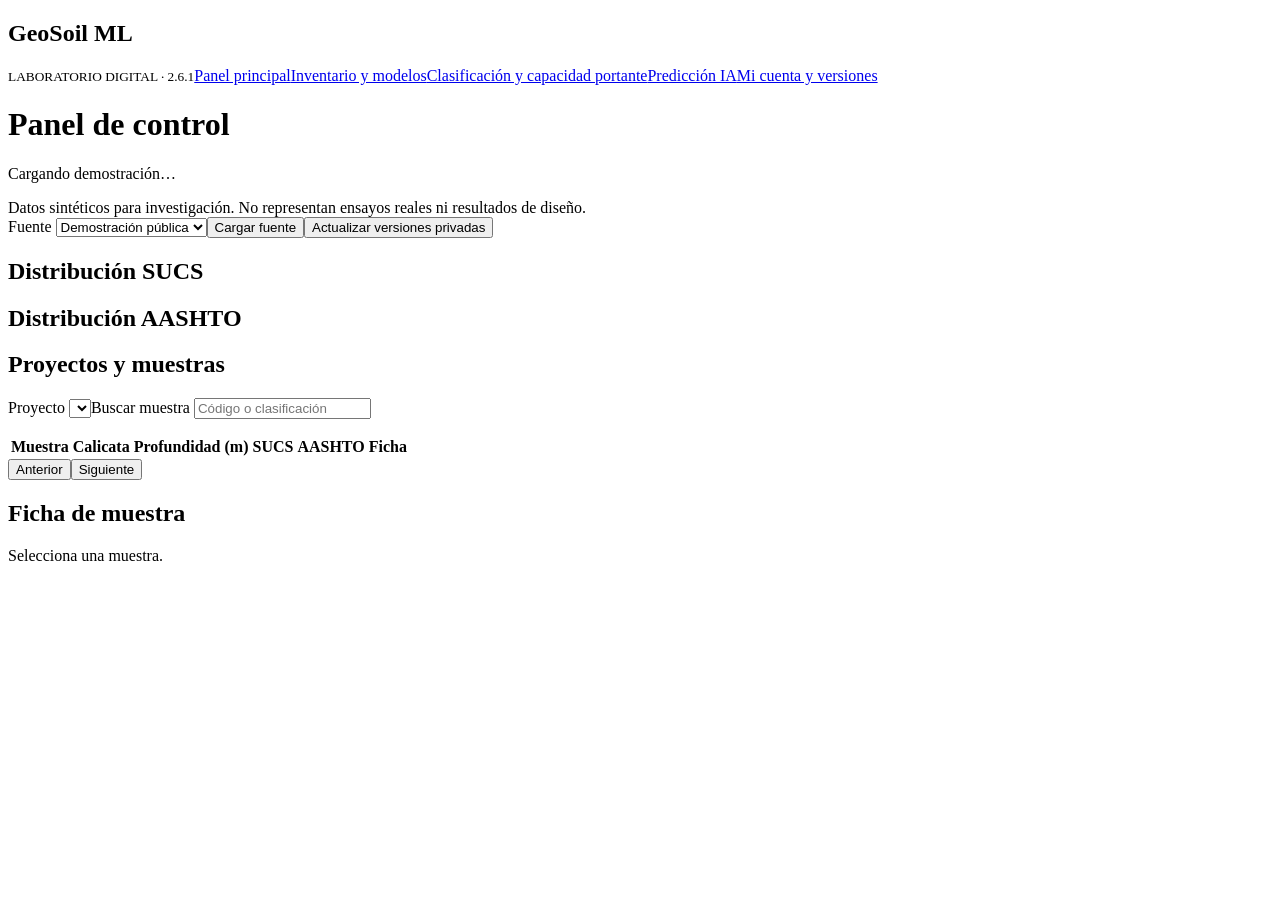
==== dashboard.html @ b7fe0bcc "Dashboard 2.6.1 con inventario y lectura privada" ====
<!doctype html><html lang="es"><meta charset="utf-8"><meta name="viewport" content="width=device-width,initial-scale=1"><title>GeoSoil ML 2.6.1</title><link rel="stylesheet" href="dashboard.css"><body><nav><h2>GeoSoil ML</h2><small>LABORATORIO DIGITAL · 2.6.1</small><a href="dashboard.html" aria-current="page">Panel principal</a><a href="database.html">Inventario y modelos</a><a href="index.html">Clasificación y capacidad portante</a><a href="predict.html">Predicción IA</a><a href="lab.html">Mi cuenta y versiones</a></nav><main><h1>Panel de control</h1><p id="status" role="status">Cargando demostración…</p><aside>Datos sintéticos para investigación. No representan ensayos reales ni resultados de diseño.</aside><section class="toolbar"><label>Fuente <select id="source"><option value="">Demostración pública</option></select></label><button id="load">Cargar fuente</button><button id="refresh">Actualizar versiones privadas</button></section><section id="metrics" class="metrics"></section><section class="charts"><article><h2>Distribución SUCS</h2><div id="sucs"></div></article><article><h2>Distribución AASHTO</h2><div id="aashto"></div></article></section><article><h2>Proyectos y muestras</h2><div class="toolbar"><label>Proyecto <select id="project"></select></label><label>Buscar muestra <input id="search" placeholder="Código o clasificación"></label></div><p id="count"></p><div class="scroll"><table><thead><tr><th>Muestra</th><th>Calicata</th><th>Profundidad (m)</th><th>SUCS</th><th>AASHTO</th><th>Ficha</th></tr></thead><tbody id="rows"></tbody></table></div><div class="toolbar"><button id="prev">Anterior</button><span id="page"></span><button id="next">Siguiente</button></div></article><article><h2>Ficha de muestra</h2><div id="detail">Selecciona una muestra.</div></article></main><script type="module" src="dashboard.mjs"></script></body></html>
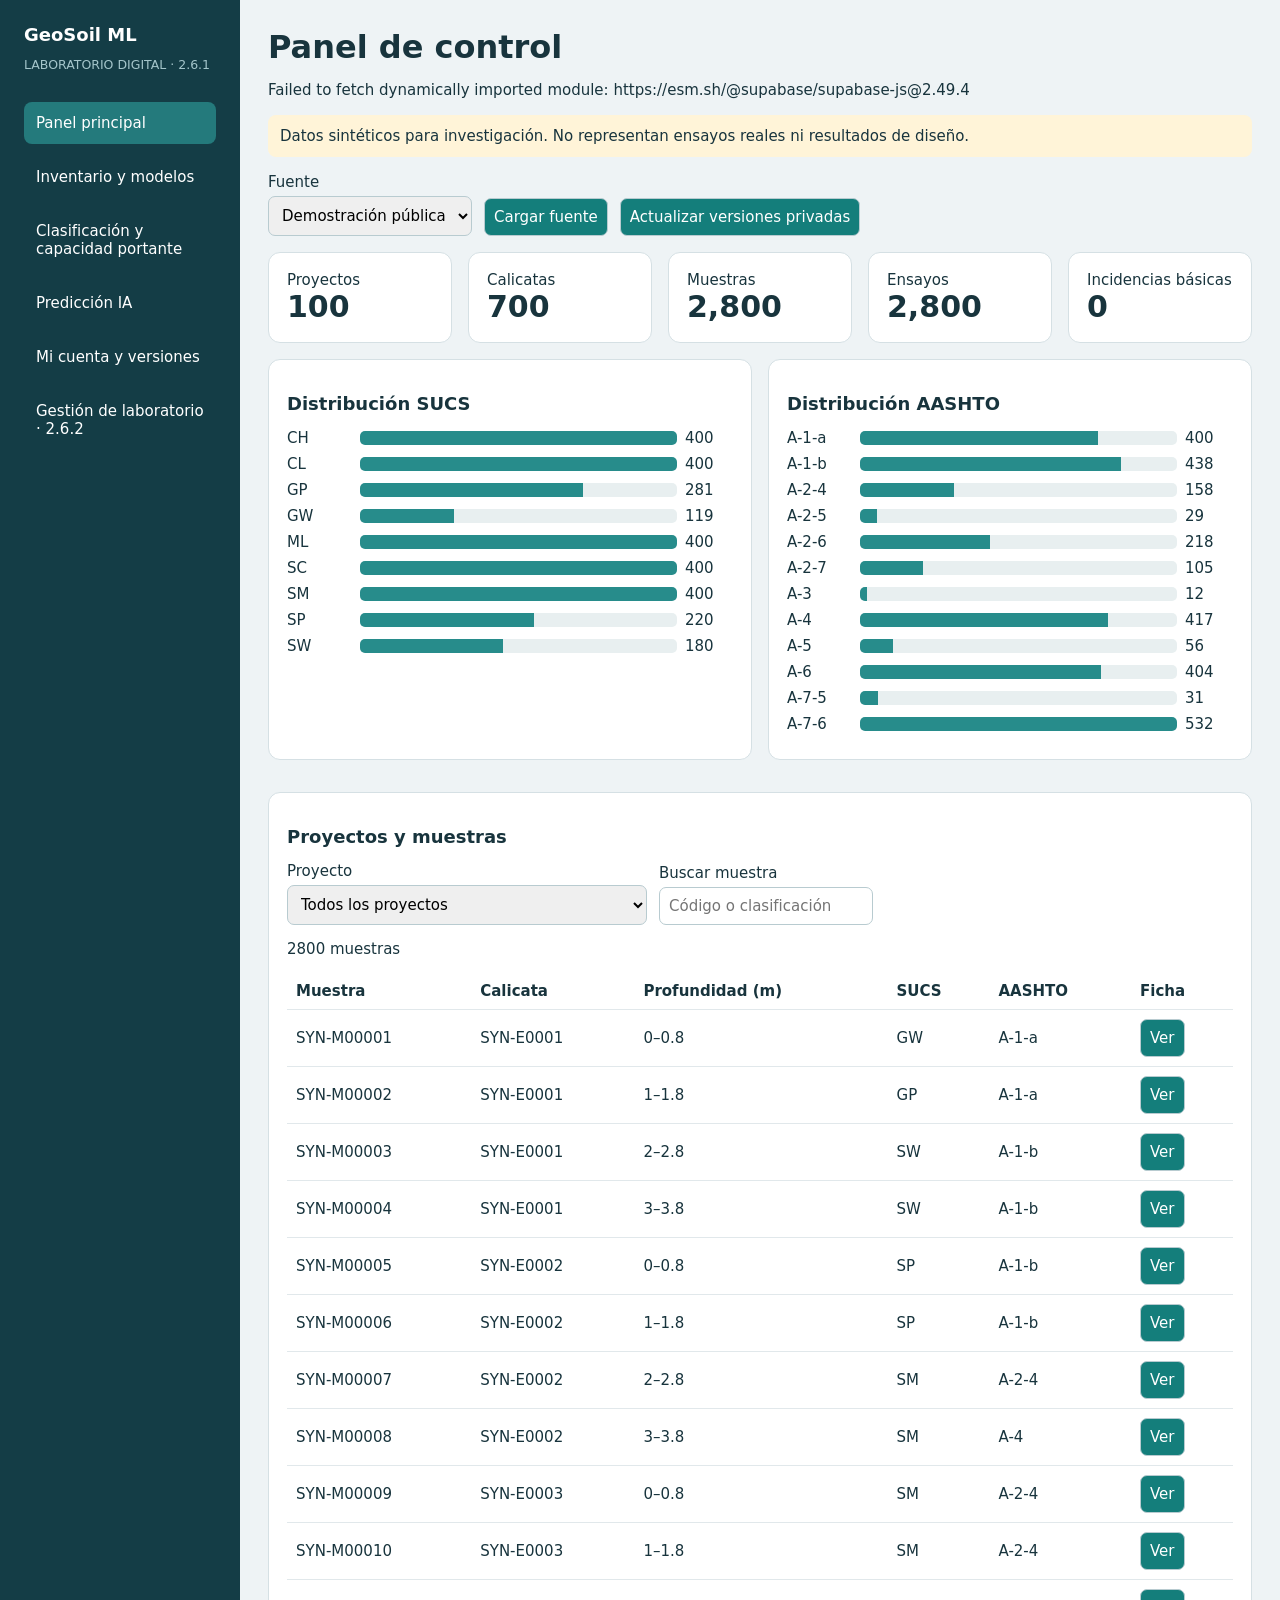
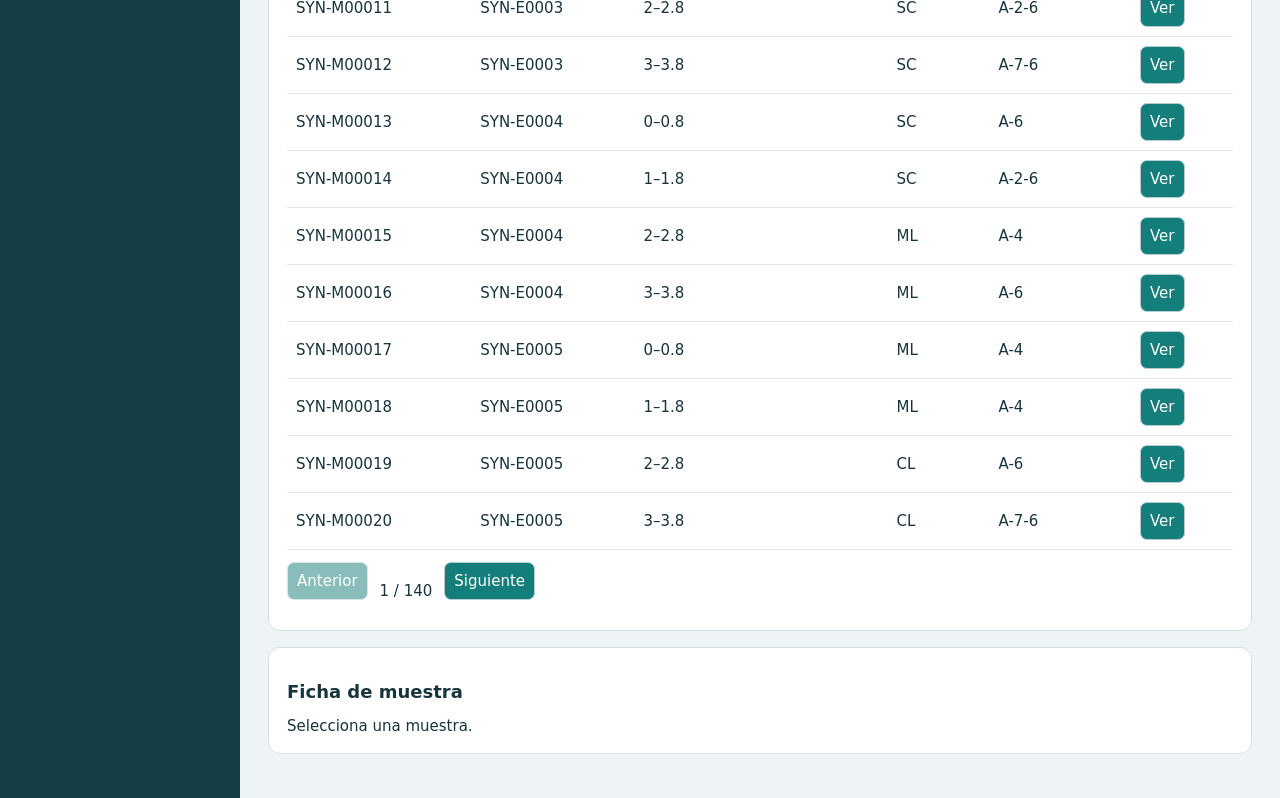
==== commit e8631608: "Acceso a gestión de laboratorio" ====
--- a/dashboard.html
+++ b/dashboard.html
@@ -1 +1 @@
-<!doctype html><html lang="es"><meta charset="utf-8"><meta name="viewport" content="width=device-width,initial-scale=1"><title>GeoSoil ML 2.6.1</title><link rel="stylesheet" href="dashboard.css"><body><nav><h2>GeoSoil ML</h2><small>LABORATORIO DIGITAL · 2.6.1</small><a href="dashboard.html" aria-current="page">Panel principal</a><a href="database.html">Inventario y modelos</a><a href="index.html">Clasificación y capacidad portante</a><a href="predict.html">Predicción IA</a><a href="lab.html">Mi cuenta y versiones</a></nav><main><h1>Panel de control</h1><p id="status" role="status">Cargando demostración…</p><aside>Datos sintéticos para investigación. No representan ensayos reales ni resultados de diseño.</aside><section class="toolbar"><label>Fuente <select id="source"><option value="">Demostración pública</option></select></label><button id="load">Cargar fuente</button><button id="refresh">Actualizar versiones privadas</button></section><section id="metrics" class="metrics"></section><section class="charts"><article><h2>Distribución SUCS</h2><div id="sucs"></div></article><article><h2>Distribución AASHTO</h2><div id="aashto"></div></article></section><article><h2>Proyectos y muestras</h2><div class="toolbar"><label>Proyecto <select id="project"></select></label><label>Buscar muestra <input id="search" placeholder="Código o clasificación"></label></div><p id="count"></p><div class="scroll"><table><thead><tr><th>Muestra</th><th>Calicata</th><th>Profundidad (m)</th><th>SUCS</th><th>AASHTO</th><th>Ficha</th></tr></thead><tbody id="rows"></tbody></table></div><div class="toolbar"><button id="prev">Anterior</button><span id="page"></span><button id="next">Siguiente</button></div></article><article><h2>Ficha de muestra</h2><div id="detail">Selecciona una muestra.</div></article></main><script type="module" src="dashboard.mjs"></script></body></html>+<!doctype html><html lang="es"><meta charset="utf-8"><meta name="viewport" content="width=device-width,initial-scale=1"><title>GeoSoil ML 2.6.1</title><link rel="stylesheet" href="dashboard.css"><body><nav><h2>GeoSoil ML</h2><small>LABORATORIO DIGITAL · 2.6.1</small><a href="dashboard.html" aria-current="page">Panel principal</a><a href="database.html">Inventario y modelos</a><a href="index.html">Clasificación y capacidad portante</a><a href="predict.html">Predicción IA</a><a href="lab.html">Mi cuenta y versiones</a><a href="manage.html">Gestión de laboratorio · 2.6.2</a></nav><main><h1>Panel de control</h1><p id="status" role="status">Cargando demostración…</p><aside>Datos sintéticos para investigación. No representan ensayos reales ni resultados de diseño.</aside><section class="toolbar"><label>Fuente <select id="source"><option value="">Demostración pública</option></select></label><button id="load">Cargar fuente</button><button id="refresh">Actualizar versiones privadas</button></section><section id="metrics" class="metrics"></section><section class="charts"><article><h2>Distribución SUCS</h2><div id="sucs"></div></article><article><h2>Distribución AASHTO</h2><div id="aashto"></div></article></section><article><h2>Proyectos y muestras</h2><div class="toolbar"><label>Proyecto <select id="project"></select></label><label>Buscar muestra <input id="search" placeholder="Código o clasificación"></label></div><p id="count"></p><div class="scroll"><table><thead><tr><th>Muestra</th><th>Calicata</th><th>Profundidad (m)</th><th>SUCS</th><th>AASHTO</th><th>Ficha</th></tr></thead><tbody id="rows"></tbody></table></div><div class="toolbar"><button id="prev">Anterior</button><span id="page"></span><button id="next">Siguiente</button></div></article><article><h2>Ficha de muestra</h2><div id="detail">Selecciona una muestra.</div></article></main><script type="module" src="dashboard.mjs"></script></body></html>
--- a/dashboard.css
+++ b/dashboard.css
@@ -0,0 +1,2 @@
+*{box-sizing:border-box}body{margin:0;font:15px system-ui,sans-serif;color:#18343d;background:#eef3f5;display:grid;grid-template-columns:240px minmax(0,1fr);min-height:100vh}nav{background:#143d46;color:white;padding:24px;display:flex;flex-direction:column;gap:12px}nav h2{margin:0}nav small{color:#a4c5ca;margin-bottom:18px}nav a{color:white;text-decoration:none;padding:12px;border-radius:8px}nav a:hover,nav a[aria-current]{background:#247a7c}main{padding:28px;max-width:1400px;width:100%;margin:auto}h1{margin:0;font-size:32px}h2{font-size:18px}aside{background:#fff4d8;padding:12px;border-radius:8px;margin:16px 0}.metrics,.charts{display:grid;grid-template-columns:repeat(auto-fit,minmax(180px,1fr));gap:16px;margin:16px 0}article{background:white;border:1px solid #d5e0e4;border-radius:12px;padding:18px;margin-bottom:16px}.metrics article{margin:0}.metrics strong{display:block;font-size:30px}.toolbar{display:flex;flex-wrap:wrap;gap:12px;align-items:end;margin:12px 0}label{display:grid;gap:5px}input,select,button{font:inherit;padding:9px;border:1px solid #b8cbd0;border-radius:7px;max-width:100%}button{background:#147e7b;color:white;cursor:pointer}button:disabled{opacity:.5;cursor:default}.bar{display:grid;grid-template-columns:65px 1fr 48px;gap:8px;align-items:center;margin:8px 0}.track{background:#e8eff0;border-radius:5px;overflow:hidden}.fill{height:14px;background:#278c8b}.scroll{overflow:auto}table{width:100%;border-collapse:collapse;text-align:left}td,th{padding:9px;border-bottom:1px solid #e1e8eb;white-space:nowrap}dl{display:grid;grid-template-columns:repeat(auto-fit,minmax(180px,1fr));gap:10px}dt{color:#58717a}dd{margin:0;font-weight:600}@media(max-width:760px){body{display:block}nav{padding:14px;gap:4px}main{padding:14px}}
+main,article,.charts,.metrics,.scroll{min-width:0}main{margin:0 auto;max-width:100%}.toolbar>*{min-width:0;max-width:100%}dd{overflow-wrap:anywhere}.bar{grid-template-columns:65px minmax(0,1fr) 48px}
